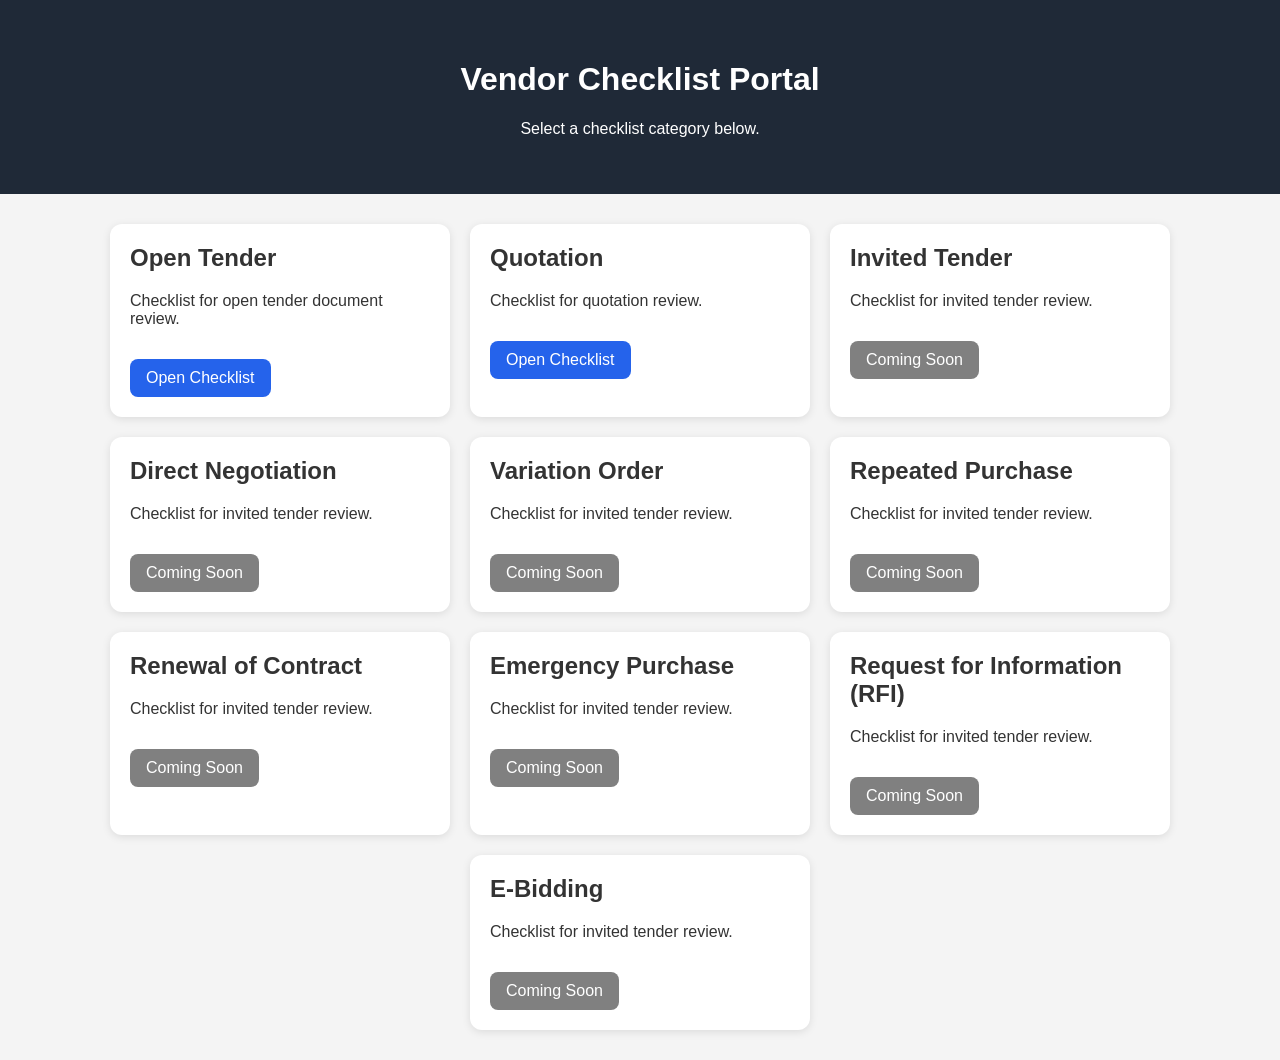
==== index.html @ 996e3e8d "Add files via upload" ====
<!DOCTYPE html>
<html lang="en">
<head>
  <meta charset="UTF-8">
  <meta name="viewport" content="width=device-width, initial-scale=1.0">
  <title>Vendor Checklist Portal</title>
  <link rel="stylesheet" href="style.css">
</head>
<body>

  <header>
    <h1>Vendor Checklist Portal</h1>
    <p>Select a checklist category below.</p>
  </header>

  <main class="card-container">

    <div class="card">
      <h2>Open Tender</h2>
      <p>Checklist for open tender document review.</p>
      <a href="pages/open-tender.html" class="btn">Open Checklist</a>
    </div>

    <div class="card">
      <h2>Quotation</h2>
      <p>Checklist for quotation review.</p>
      <a href="pages/quotation.html" class="btn">Open Checklist</a>
    </div>

    <div class="card">
      <h2>Invited Tender</h2>
      <p>Checklist for invited tender review.</p>
      <a href="#" class="btn disabled">Coming Soon</a>
    </div>

    <div class="card">
      <h2>Direct Negotiation</h2>
      <p>Checklist for invited tender review.</p>
      <a href="#" class="btn disabled">Coming Soon</a>
    </div>

    <div class="card">
      <h2>Variation Order</h2>
      <p>Checklist for invited tender review.</p>
      <a href="#" class="btn disabled">Coming Soon</a>
    </div>

    <div class="card">
      <h2>Repeated Purchase</h2>
      <p>Checklist for invited tender review.</p>
      <a href="#" class="btn disabled">Coming Soon</a>
    </div>

    <div class="card">
      <h2>Renewal of Contract</h2>
      <p>Checklist for invited tender review.</p>
      <a href="#" class="btn disabled">Coming Soon</a>
    </div>

    <div class="card">
      <h2>Emergency Purchase</h2>
      <p>Checklist for invited tender review.</p>
      <a href="#" class="btn disabled">Coming Soon</a>
    </div>

    <div class="card">
      <h2>Request for Information (RFI)</h2>
      <p>Checklist for invited tender review.</p>
      <a href="#" class="btn disabled">Coming Soon</a>
    </div>

    <div class="card">
      <h2>E-Bidding</h2>
      <p>Checklist for invited tender review.</p>
      <a href="#" class="btn disabled">Coming Soon</a>
    </div>

  </main>

</body>
</html>
---- style.css ----
body {
  font-family: Arial, sans-serif;
  margin: 0;
  padding: 0;
  background-color: #f4f4f4;
  color: #333;
}

header {
  text-align: center;
  padding: 40px 20px;
  background-color: #1f2937;
  color: white;
}

.card-container {
  display: flex;
  flex-wrap: wrap;
  justify-content: center;
  gap: 20px;
  padding: 30px;
}

.card {
  background-color: white;
  width: 300px;
  padding: 20px;
  border-radius: 12px;
  box-shadow: 0 2px 8px rgba(0,0,0,0.1);
}

.card h2 {
  margin-top: 0;
}

.btn {
  display: inline-block;
  margin-top: 15px;
  padding: 10px 16px;
  background-color: #2563eb;
  color: white;
  text-decoration: none;
  border-radius: 8px;
}

.btn:hover {
  opacity: 0.9;
}

.disabled {
  background-color: gray;
  pointer-events: none;
}

table {
  width: 100%;
  border-collapse: collapse;
  margin-top: 20px;
  background-color: rgb(186, 202, 217);
}

th, td {
  border: 1px solid #ddd;
  padding: 12px;
  text-align: left;
}

th {
  background-color: #1f2937;
  color: white;
}

textarea {
  width: 100%;
  min-height: 50px;
}

.section {
  margin: 30px 0;
}

.container {
  max-width: 1100px;
  margin: auto;
  padding: 20px;
}

.button-group {
  margin-top: 20px;
}

button {
  padding: 10px 16px;
  border: none;
  border-radius: 8px;
  cursor: pointer;
  margin-right: 10px;
}

.save-btn {
  background-color: #2563eb;
  color: white;
}

.reset-btn {
  background-color: #ef4444;
  color: white;
}

@media (max-width: 768px) {
  .card-container {
    flex-direction: column;
    align-items: center;
  }

  table {
    font-size: 14px;
  }
}
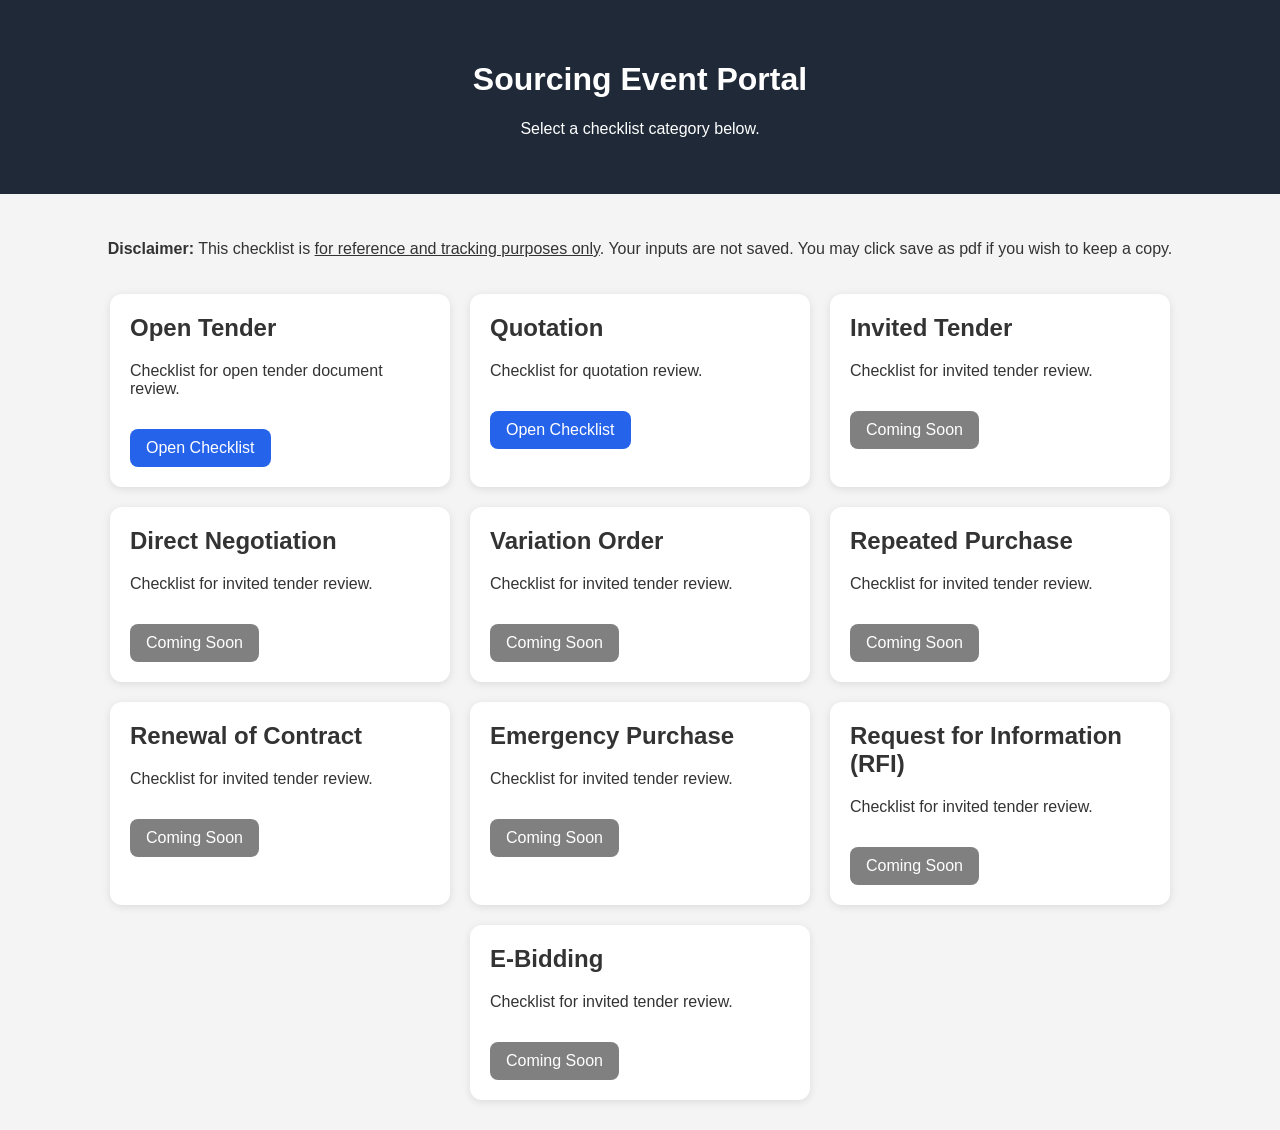
==== commit 014e547d: "Add files via upload" ====
--- a/index.html
+++ b/index.html
@@ -9,11 +9,13 @@
 <body>
 
   <header>
-    <h1>Vendor Checklist Portal</h1>
+    <h1>Sourcing Event Portal</h1>
     <p>Select a checklist category below.</p>
   </header>
 
   <main class="card-container">
+
+    <p><b>Disclaimer:</b> This checklist is <u>for reference and tracking purposes only</u>. Your inputs are not saved. You may click save as pdf if you wish to keep a copy.</p>
 
     <div class="card">
       <h2>Open Tender</h2>
